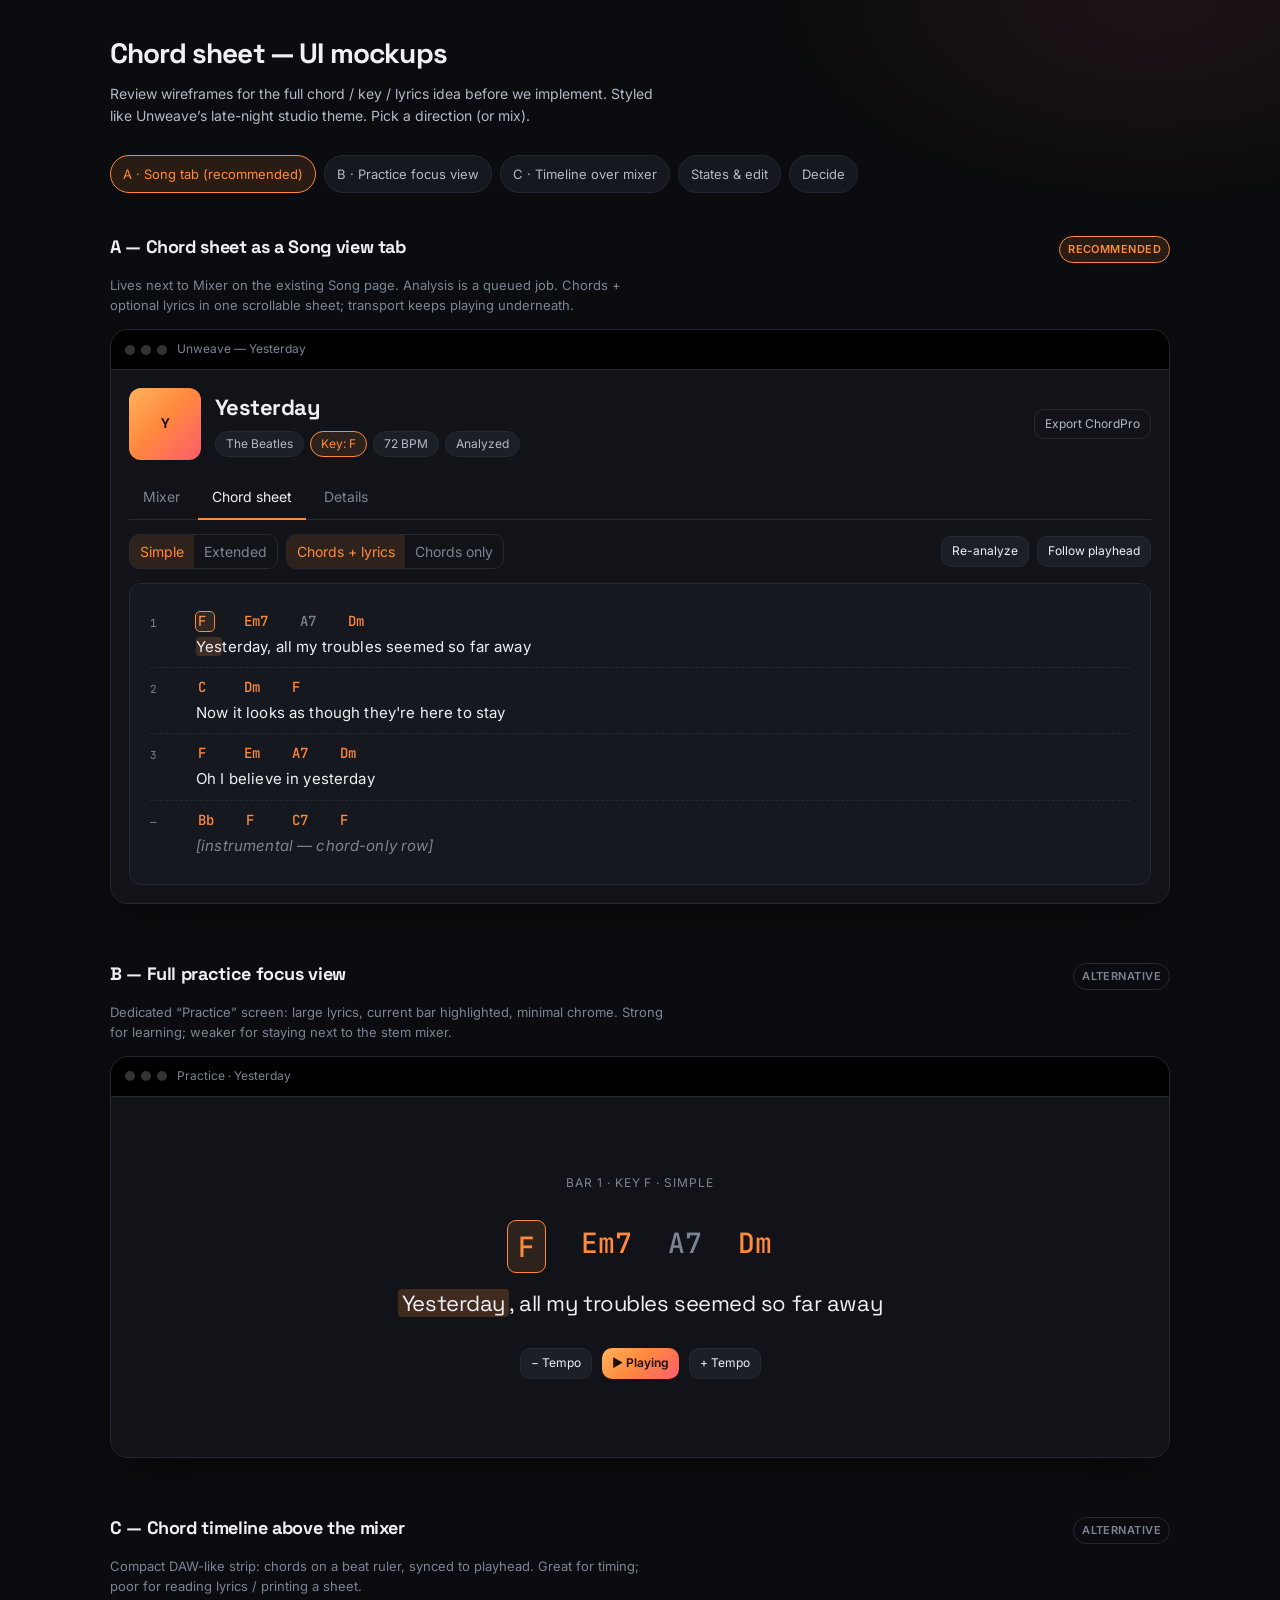
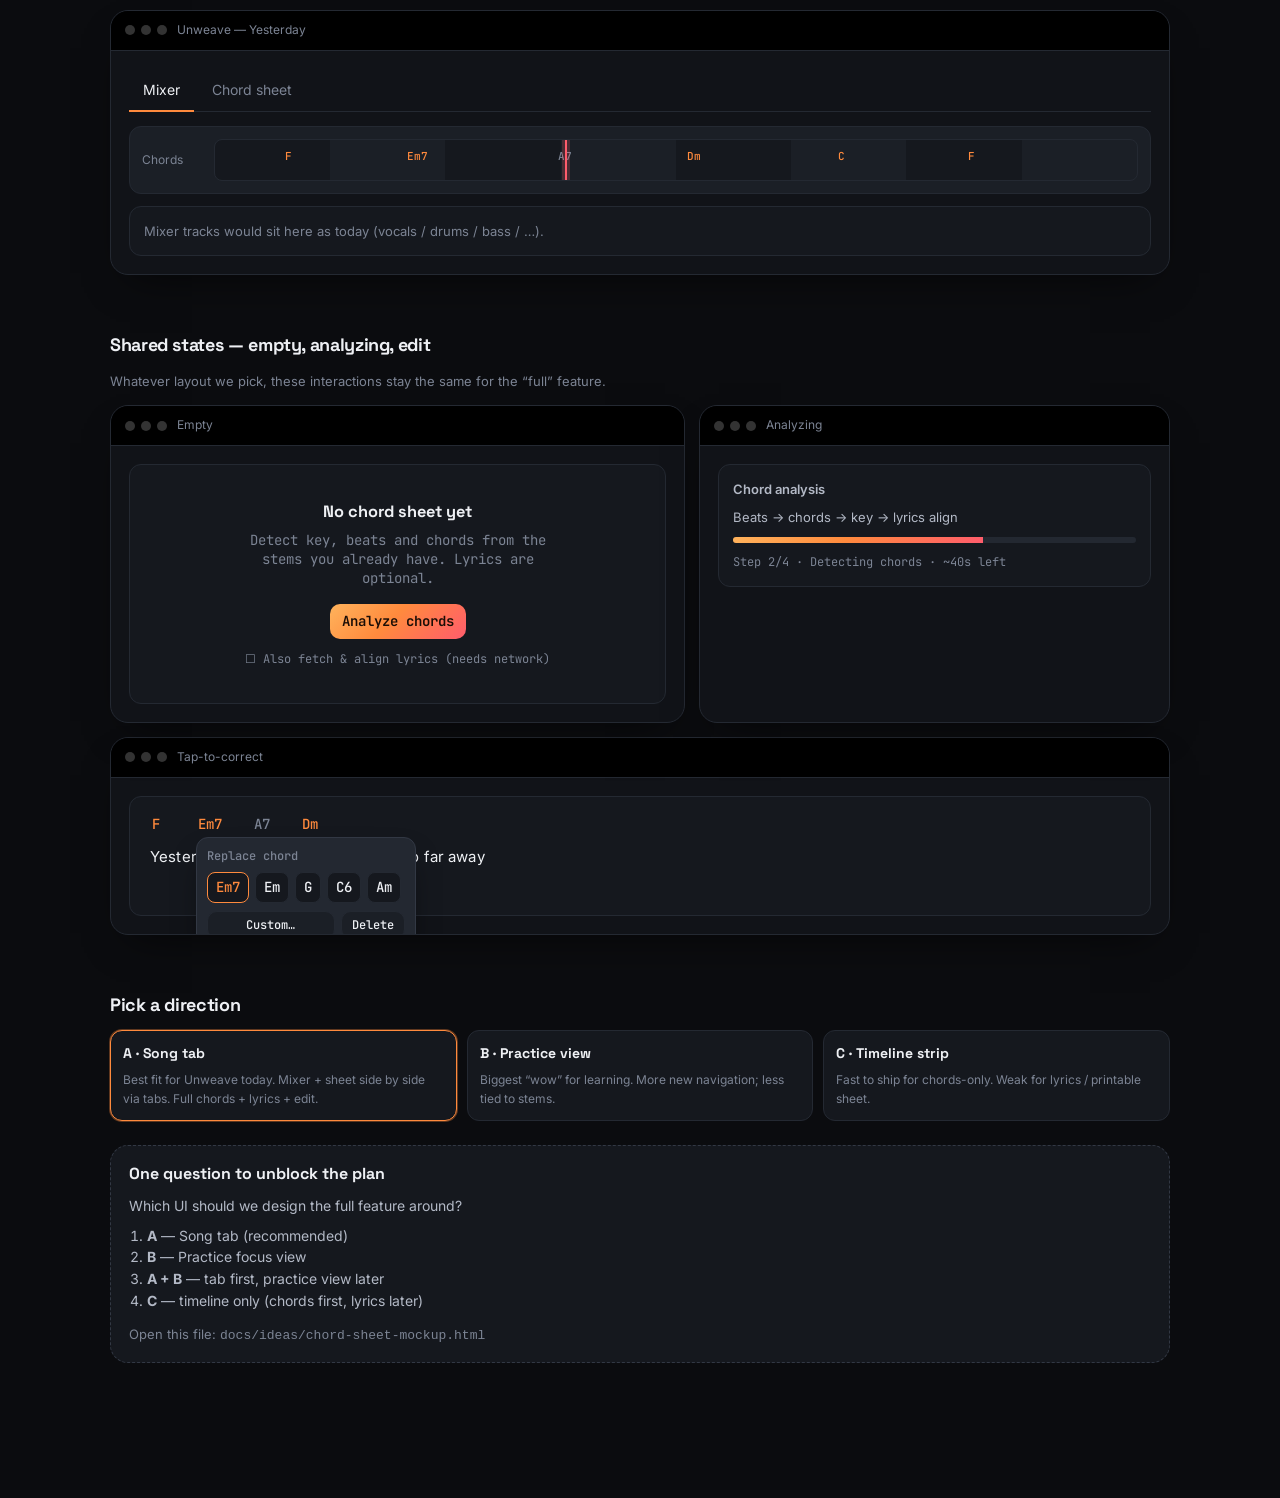
==== docs/ideas/chord-sheet-mockup.html @ 84a88d49 "Add Song-tab chord sheet analysis over existing stems. Queued beat/chord/key job with editable sheet" ====
<!DOCTYPE html>
<html lang="en" data-theme="dark">
<head>
  <meta charset="utf-8" />
  <meta name="viewport" content="width=device-width, initial-scale=1" />
  <title>Unweave — Chord sheet UI mockups</title>
  <link rel="preconnect" href="https://fonts.googleapis.com" />
  <link rel="preconnect" href="https://fonts.gstatic.com" crossorigin />
  <link href="https://fonts.googleapis.com/css2?family=Inter:wght@400;500;600&family=JetBrains+Mono:wght@400;500&family=Space+Grotesk:wght@500;700&display=swap" rel="stylesheet" />
  <style>
    :root {
      --bg: #0b0c0f;
      --bg-raised: #111318;
      --surface: #15181e;
      --surface-2: #1b1f26;
      --surface-3: #232831;
      --line: #242932;
      --line-strong: #323844;
      --text: #eef0f4;
      --text-2: #b3b9c6;
      --text-3: #7c8494;
      --accent: #ff8a3d;
      --accent-2: #ff5c6c;
      --accent-soft: rgba(255, 138, 61, 0.12);
      --accent-ring: rgba(255, 138, 61, 0.35);
      --accent-grad: linear-gradient(135deg, #ffb35c 0%, #ff8a3d 45%, #ff5c6c 100%);
      --on-accent: #1a0d06;
      --success: #4fe0a8;
      --warning: #ffd166;
      --radius: 12px;
      --radius-lg: 18px;
      --font: 'Inter', system-ui, sans-serif;
      --font-display: 'Space Grotesk', 'Inter', sans-serif;
      --font-mono: 'JetBrains Mono', ui-monospace, monospace;
    }
    * { box-sizing: border-box; }
    body {
      margin: 0;
      font: 14px/1.55 var(--font);
      color: var(--text);
      background:
        radial-gradient(900px 420px at 12% -10%, rgba(255,138,61,.14), transparent 60%),
        radial-gradient(700px 380px at 90% 0%, rgba(255,92,108,.08), transparent 55%),
        var(--bg);
      min-height: 100vh;
    }
    .page { max-width: 1100px; margin: 0 auto; padding: 32px 20px 80px; }
    h1 {
      font-family: var(--font-display);
      font-size: 28px;
      letter-spacing: -.03em;
      margin: 0 0 8px;
    }
    .lede { color: var(--text-2); max-width: 62ch; margin: 0 0 28px; }
    .toc {
      display: flex; flex-wrap: wrap; gap: 8px;
      margin-bottom: 40px;
    }
    .toc a {
      text-decoration: none;
      color: var(--text-2);
      border: 1px solid var(--line);
      background: var(--surface);
      padding: 8px 12px;
      border-radius: 999px;
      font-size: 13px;
    }
    .toc a:hover { border-color: var(--accent); color: var(--accent); }
    .toc a.rec { border-color: var(--accent); color: var(--accent); background: var(--accent-soft); }
    section.mock {
      margin-bottom: 56px;
      scroll-margin-top: 24px;
    }
    .mock-head {
      display: flex; align-items: baseline; justify-content: space-between;
      gap: 16px; flex-wrap: wrap; margin-bottom: 12px;
    }
    .mock-head h2 {
      font-family: var(--font-display);
      font-size: 18px;
      margin: 0;
      letter-spacing: -.02em;
    }
    .badge {
      font-size: 11px; font-weight: 600; letter-spacing: .04em; text-transform: uppercase;
      padding: 4px 8px; border-radius: 999px;
      border: 1px solid var(--line); color: var(--text-3);
    }
    .badge.rec { border-color: var(--accent); color: var(--accent); background: var(--accent-soft); }
    .note { color: var(--text-3); font-size: 13px; margin: 0 0 14px; max-width: 70ch; }
    .frame {
      border: 1px solid var(--line);
      border-radius: var(--radius-lg);
      background: var(--bg-raised);
      overflow: hidden;
      box-shadow: 0 18px 40px -20px rgba(0,0,0,.7);
    }
    .chrome {
      display: flex; align-items: center; gap: 10px;
      padding: 10px 14px;
      background: #000;
      border-bottom: 1px solid var(--line);
      color: var(--text-3);
      font-size: 12px;
    }
    .chrome i { width: 10px; height: 10px; border-radius: 50%; background: #333; display: inline-block; }
    .chrome .dots { display: flex; gap: 6px; }
    .body { padding: 18px; }
    .song-top {
      display: grid;
      grid-template-columns: 72px 1fr auto;
      gap: 14px;
      align-items: center;
      margin-bottom: 16px;
    }
    .cover {
      width: 72px; height: 72px; border-radius: 12px;
      background: var(--accent-grad);
      display: grid; place-items: center;
      color: var(--on-accent); font-weight: 700; font-family: var(--font-display);
    }
    .song-title { font-family: var(--font-display); font-size: 22px; font-weight: 700; letter-spacing: -.025em; margin: 0; }
    .meta { display: flex; flex-wrap: wrap; gap: 6px; margin-top: 6px; }
    .chip {
      font-size: 12px; padding: 3px 10px; border-radius: 20px;
      background: var(--surface-2); border: 1px solid var(--line); color: var(--text-2);
    }
    .chip.key { color: var(--accent); border-color: var(--accent); background: var(--accent-soft); }
    .btn {
      appearance: none; border: 1px solid var(--line); background: var(--surface-2);
      color: var(--text); border-radius: 10px; padding: 8px 12px; font: inherit; cursor: pointer;
    }
    .btn.primary {
      border: none; color: var(--on-accent); font-weight: 600;
      background: var(--accent-grad);
    }
    .btn.ghost { background: transparent; color: var(--text-2); }
    .btn.sm { padding: 5px 10px; font-size: 12px; }
    .tabs { display: flex; gap: 4px; border-bottom: 1px solid var(--line); margin-bottom: 14px; }
    .tab {
      padding: 10px 14px; color: var(--text-3); cursor: pointer; border-bottom: 2px solid transparent;
      margin-bottom: -1px;
    }
    .tab.on { color: var(--text); border-color: var(--accent); }
    .toolbar {
      display: flex; flex-wrap: wrap; gap: 8px; align-items: center;
      margin-bottom: 14px;
    }
    .toolbar .grow { flex: 1; }
    .seg {
      display: inline-flex; border: 1px solid var(--line); border-radius: 10px; overflow: hidden;
    }
    .seg button {
      border: 0; background: transparent; color: var(--text-3);
      padding: 6px 10px; font: inherit; cursor: pointer;
    }
    .seg button.on { background: var(--accent-soft); color: var(--accent); }
    .sheet {
      background: var(--surface);
      border: 1px solid var(--line);
      border-radius: var(--radius);
      padding: 18px 20px;
      font-family: var(--font-mono);
      line-height: 1.35;
    }
    .measure {
      display: grid;
      grid-template-columns: 36px 1fr;
      gap: 10px;
      padding: 10px 0;
      border-bottom: 1px dashed var(--line);
    }
    .measure:last-child { border-bottom: 0; }
    .bar-no { color: var(--text-3); font-size: 11px; padding-top: 4px; }
    .chords { display: flex; flex-wrap: wrap; gap: 18px 28px; margin-bottom: 6px; }
    .chord {
      position: relative;
      min-width: 2.2ch;
      font-weight: 500;
      color: var(--accent);
      cursor: pointer;
      border-radius: 4px;
      padding: 0 2px;
    }
    .chord:hover { background: var(--accent-soft); }
    .chord.low { color: var(--text-3); }
    .chord.active {
      outline: 1px solid var(--accent);
      background: var(--accent-soft);
    }
    .lyrics {
      color: var(--text);
      font-family: var(--font);
      font-size: 15px;
      letter-spacing: .01em;
    }
    .lyrics .word.on { background: rgba(255,138,61,.18); border-radius: 3px; }
    .empty {
      text-align: center; padding: 36px 20px; color: var(--text-2);
    }
    .empty h3 { font-family: var(--font-display); margin: 0 0 8px; color: var(--text); }
    .empty p { margin: 0 auto 16px; max-width: 42ch; color: var(--text-3); }
    .popover {
      position: absolute; z-index: 2; top: 120%; left: 0;
      width: 220px; padding: 10px;
      background: var(--surface-3); border: 1px solid var(--line-strong);
      border-radius: 12px; box-shadow: 0 16px 32px -12px rgba(0,0,0,.7);
    }
    .popover strong { display: block; font-size: 12px; color: var(--text-3); margin-bottom: 8px; font-weight: 500; }
    .alts { display: flex; flex-wrap: wrap; gap: 6px; }
    .alts button {
      border: 1px solid var(--line); background: var(--surface); color: var(--text);
      border-radius: 8px; padding: 5px 8px; font: inherit; cursor: pointer;
    }
    .alts button.pick { border-color: var(--accent); color: var(--accent); }
    .timeline {
      display: grid; grid-template-columns: 64px 1fr; gap: 8px; align-items: center;
      margin-top: 12px; padding: 12px; border: 1px solid var(--line); border-radius: var(--radius);
      background: var(--surface-2);
    }
    .ruler {
      position: relative; height: 42px; border-radius: 8px;
      background: linear-gradient(90deg, var(--surface) 0 12.5%, transparent 12.5% 25%, var(--surface) 25% 37.5%, transparent 37.5% 50%, var(--surface) 50% 62.5%, transparent 62.5% 75%, var(--surface) 75% 87.5%, transparent 87.5%);
      border: 1px solid var(--line);
      overflow: hidden;
    }
    .ruler .c {
      position: absolute; top: 8px; transform: translateX(-50%);
      font-family: var(--font-mono); font-size: 11px; color: var(--accent); font-weight: 500;
    }
    .playhead {
      position: absolute; top: 0; bottom: 0; width: 2px; background: var(--accent-2);
      left: 38%; box-shadow: 0 0 0 3px rgba(255,92,108,.2);
    }
    .split {
      display: grid; grid-template-columns: 1.1fr .9fr; gap: 14px;
    }
    @media (max-width: 820px) { .split { grid-template-columns: 1fr; } }
    .card {
      border: 1px solid var(--line); border-radius: var(--radius);
      background: var(--surface); padding: 14px;
    }
    .card h4 { margin: 0 0 8px; font-size: 13px; color: var(--text-2); font-weight: 600; }
    .progress {
      height: 6px; border-radius: 999px; background: var(--surface-3); overflow: hidden; margin: 10px 0;
    }
    .progress i { display: block; height: 100%; width: 62%; background: var(--accent-grad); }
    .compare {
      display: grid; grid-template-columns: 1fr 1fr 1fr; gap: 10px; margin-top: 10px;
    }
    @media (max-width: 900px) { .compare { grid-template-columns: 1fr; } }
    .opt {
      border: 1px solid var(--line); border-radius: var(--radius); padding: 12px; background: var(--surface);
    }
    .opt.rec { border-color: var(--accent); box-shadow: 0 0 0 1px var(--accent-ring); }
    .opt h3 { margin: 0 0 6px; font-size: 14px; font-family: var(--font-display); }
    .opt p { margin: 0; color: var(--text-3); font-size: 12px; }
    .footer-ask {
      margin-top: 24px; padding: 16px 18px; border-radius: var(--radius-lg);
      border: 1px dashed var(--line-strong); background: var(--surface);
    }
    .footer-ask h2 { margin: 0 0 8px; font-size: 16px; font-family: var(--font-display); }
    .footer-ask ol { margin: 0; padding-left: 18px; color: var(--text-2); }
  </style>
</head>
<body>
  <div class="page">
    <h1>Chord sheet — UI mockups</h1>
    <p class="lede">
      Review wireframes for the full chord / key / lyrics idea before we implement.
      Styled like Unweave’s late-night studio theme. Pick a direction (or mix).
    </p>

    <nav class="toc">
      <a class="rec" href="#a">A · Song tab (recommended)</a>
      <a href="#b">B · Practice focus view</a>
      <a href="#c">C · Timeline over mixer</a>
      <a href="#states">States &amp; edit</a>
      <a href="#ask">Decide</a>
    </nav>

    <!-- ========== APPROACH A ========== -->
    <section class="mock" id="a">
      <div class="mock-head">
        <h2>A — Chord sheet as a Song view tab</h2>
        <span class="badge rec">Recommended</span>
      </div>
      <p class="note">
        Lives next to Mixer on the existing Song page. Analysis is a queued job.
        Chords + optional lyrics in one scrollable sheet; transport keeps playing underneath.
      </p>
      <div class="frame">
        <div class="chrome"><span class="dots"><i></i><i></i><i></i></span> Unweave — Yesterday</div>
        <div class="body">
          <div class="song-top">
            <div class="cover">Y</div>
            <div>
              <h3 class="song-title">Yesterday</h3>
              <div class="meta">
                <span class="chip">The Beatles</span>
                <span class="chip key">Key: F</span>
                <span class="chip">72 BPM</span>
                <span class="chip">Analyzed</span>
              </div>
            </div>
            <button class="btn ghost sm">Export ChordPro</button>
          </div>

          <div class="tabs">
            <div class="tab">Mixer</div>
            <div class="tab on">Chord sheet</div>
            <div class="tab">Details</div>
          </div>

          <div class="toolbar">
            <div class="seg">
              <button class="on">Simple</button>
              <button>Extended</button>
            </div>
            <div class="seg">
              <button class="on">Chords + lyrics</button>
              <button>Chords only</button>
            </div>
            <span class="grow"></span>
            <button class="btn sm">Re-analyze</button>
            <button class="btn sm">Follow playhead</button>
          </div>

          <div class="sheet">
            <div class="measure">
              <div class="bar-no">1</div>
              <div>
                <div class="chords">
                  <span class="chord active">F</span>
                  <span class="chord">Em7</span>
                  <span class="chord low" title="low confidence">A7</span>
                  <span class="chord">Dm</span>
                </div>
                <div class="lyrics"><span class="word on">Yes</span>terday, all my troubles seemed so far away</div>
              </div>
            </div>
            <div class="measure">
              <div class="bar-no">2</div>
              <div>
                <div class="chords">
                  <span class="chord">C</span>
                  <span class="chord">Dm</span>
                  <span class="chord">F</span>
                </div>
                <div class="lyrics">Now it looks as though they're here to stay</div>
              </div>
            </div>
            <div class="measure">
              <div class="bar-no">3</div>
              <div>
                <div class="chords">
                  <span class="chord">F</span>
                  <span class="chord">Em</span>
                  <span class="chord">A7</span>
                  <span class="chord">Dm</span>
                </div>
                <div class="lyrics">Oh I believe in yesterday</div>
              </div>
            </div>
            <div class="measure">
              <div class="bar-no">—</div>
              <div>
                <div class="chords">
                  <span class="chord">Bb</span>
                  <span class="chord">F</span>
                  <span class="chord">C7</span>
                  <span class="chord">F</span>
                </div>
                <div class="lyrics" style="color:var(--text-3);font-style:italic">[instrumental — chord-only row]</div>
              </div>
            </div>
          </div>
        </div>
      </div>
    </section>

    <!-- ========== APPROACH B ========== -->
    <section class="mock" id="b">
      <div class="mock-head">
        <h2>B — Full practice focus view</h2>
        <span class="badge">Alternative</span>
      </div>
      <p class="note">
        Dedicated “Practice” screen: large lyrics, current bar highlighted, minimal chrome.
        Strong for learning; weaker for staying next to the stem mixer.
      </p>
      <div class="frame">
        <div class="chrome"><span class="dots"><i></i><i></i><i></i></span> Practice · Yesterday</div>
        <div class="body" style="min-height:360px;display:flex;flex-direction:column;justify-content:center;gap:28px;">
          <div style="text-align:center;color:var(--text-3);font-size:12px;letter-spacing:.08em;text-transform:uppercase;">Bar 1 · Key F · Simple</div>
          <div style="text-align:center;">
            <div style="display:flex;justify-content:center;gap:36px;font-family:var(--font-mono);font-size:28px;color:var(--accent);font-weight:500;margin-bottom:14px;">
              <span style="outline:1px solid var(--accent);background:var(--accent-soft);border-radius:8px;padding:4px 10px;">F</span>
              <span>Em7</span><span style="color:var(--text-3)">A7</span><span>Dm</span>
            </div>
            <div style="font-size:22px;font-family:var(--font-display);letter-spacing:-.02em;">
              <span style="background:rgba(255,138,61,.2);border-radius:4px;padding:0 4px;">Yesterday</span>,
              all my troubles seemed so far away
            </div>
          </div>
          <div style="display:flex;justify-content:center;gap:10px;">
            <button class="btn sm">− Tempo</button>
            <button class="btn primary sm">▶ Playing</button>
            <button class="btn sm">+ Tempo</button>
          </div>
        </div>
      </div>
    </section>

    <!-- ========== APPROACH C ========== -->
    <section class="mock" id="c">
      <div class="mock-head">
        <h2>C — Chord timeline above the mixer</h2>
        <span class="badge">Alternative</span>
      </div>
      <p class="note">
        Compact DAW-like strip: chords on a beat ruler, synced to playhead.
        Great for timing; poor for reading lyrics / printing a sheet.
      </p>
      <div class="frame">
        <div class="chrome"><span class="dots"><i></i><i></i><i></i></span> Unweave — Yesterday</div>
        <div class="body">
          <div class="tabs">
            <div class="tab on">Mixer</div>
            <div class="tab">Chord sheet</div>
          </div>
          <div class="timeline">
            <div style="color:var(--text-3);font-size:12px;">Chords</div>
            <div class="ruler">
              <span class="c" style="left:8%">F</span>
              <span class="c" style="left:22%">Em7</span>
              <span class="c" style="left:38%;color:var(--text-3)">A7</span>
              <span class="c" style="left:52%">Dm</span>
              <span class="c" style="left:68%">C</span>
              <span class="c" style="left:82%">F</span>
              <div class="playhead"></div>
            </div>
          </div>
          <div class="card" style="margin-top:12px;color:var(--text-3);font-size:13px;">
            Mixer tracks would sit here as today (vocals / drums / bass / …).
          </div>
        </div>
      </div>
    </section>

    <!-- ========== STATES ========== -->
    <section class="mock" id="states">
      <div class="mock-head">
        <h2>Shared states — empty, analyzing, edit</h2>
      </div>
      <p class="note">Whatever layout we pick, these interactions stay the same for the “full” feature.</p>

      <div class="split">
        <div class="frame">
          <div class="chrome"><span class="dots"><i></i><i></i><i></i></span> Empty</div>
          <div class="body">
            <div class="sheet empty">
              <h3>No chord sheet yet</h3>
              <p>Detect key, beats and chords from the stems you already have. Lyrics are optional.</p>
              <button class="btn primary">Analyze chords</button>
              <div style="margin-top:12px;font-size:12px;color:var(--text-3);">
                ☐ Also fetch &amp; align lyrics (needs network)
              </div>
            </div>
          </div>
        </div>

        <div class="frame">
          <div class="chrome"><span class="dots"><i></i><i></i><i></i></span> Analyzing</div>
          <div class="body">
            <div class="card">
              <h4>Chord analysis</h4>
              <div style="font-size:13px;color:var(--text-2);">Beats → chords → key → lyrics align</div>
              <div class="progress"><i></i></div>
              <div style="font-family:var(--font-mono);font-size:12px;color:var(--text-3);">Step 2/4 · Detecting chords · ~40s left</div>
            </div>
          </div>
        </div>
      </div>

      <div class="frame" style="margin-top:14px;">
        <div class="chrome"><span class="dots"><i></i><i></i><i></i></span> Tap-to-correct</div>
        <div class="body">
          <div class="sheet" style="position:relative;min-height:120px;">
            <div class="chords" style="position:relative;display:inline-flex;gap:28px;">
              <span class="chord">F</span>
              <span class="chord" style="position:relative;">
                Em7
                <div class="popover">
                  <strong>Replace chord</strong>
                  <div class="alts">
                    <button class="pick">Em7</button>
                    <button>Em</button>
                    <button>G</button>
                    <button>C6</button>
                    <button>Am</button>
                  </div>
                  <div style="margin-top:8px;display:flex;gap:6px;">
                    <button class="btn sm" style="flex:1">Custom…</button>
                    <button class="btn sm">Delete</button>
                  </div>
                </div>
              </span>
              <span class="chord low">A7</span>
              <span class="chord">Dm</span>
            </div>
            <div class="lyrics" style="margin-top:8px;">Yesterday, all my troubles seemed so far away</div>
          </div>
        </div>
      </div>
    </section>

    <section class="mock" id="ask">
      <div class="mock-head"><h2>Pick a direction</h2></div>
      <div class="compare">
        <div class="opt rec">
          <h3>A · Song tab</h3>
          <p>Best fit for Unweave today. Mixer + sheet side by side via tabs. Full chords + lyrics + edit.</p>
        </div>
        <div class="opt">
          <h3>B · Practice view</h3>
          <p>Biggest “wow” for learning. More new navigation; less tied to stems.</p>
        </div>
        <div class="opt">
          <h3>C · Timeline strip</h3>
          <p>Fast to ship for chords-only. Weak for lyrics / printable sheet.</p>
        </div>
      </div>

      <div class="footer-ask">
        <h2>One question to unblock the plan</h2>
        <p style="margin:0 0 8px;color:var(--text-2);">Which UI should we design the full feature around?</p>
        <ol>
          <li><strong>A</strong> — Song tab (recommended)</li>
          <li><strong>B</strong> — Practice focus view</li>
          <li><strong>A + B</strong> — tab first, practice view later</li>
          <li><strong>C</strong> — timeline only (chords first, lyrics later)</li>
        </ol>
        <p style="margin:12px 0 0;color:var(--text-3);font-size:13px;">
          Open this file: <code>docs/ideas/chord-sheet-mockup.html</code>
        </p>
      </div>
    </section>
  </div>
</body>
</html>
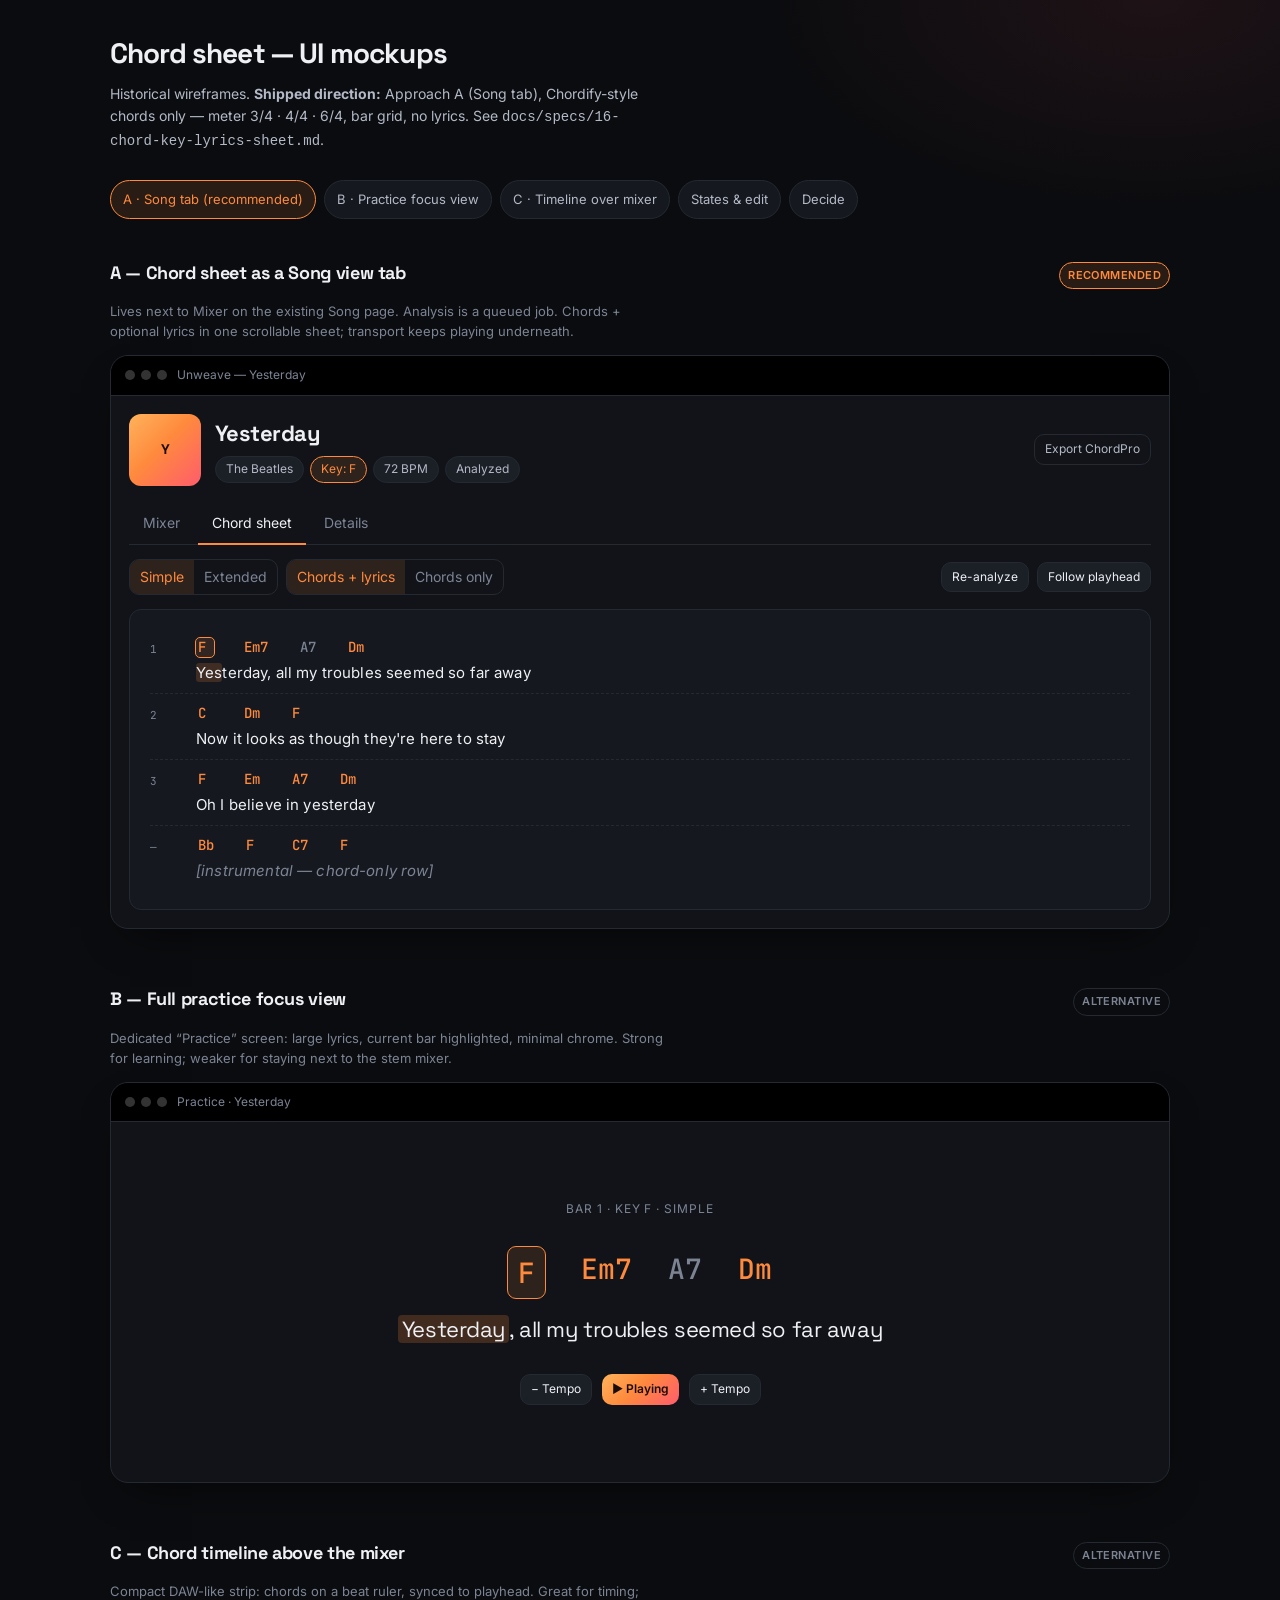
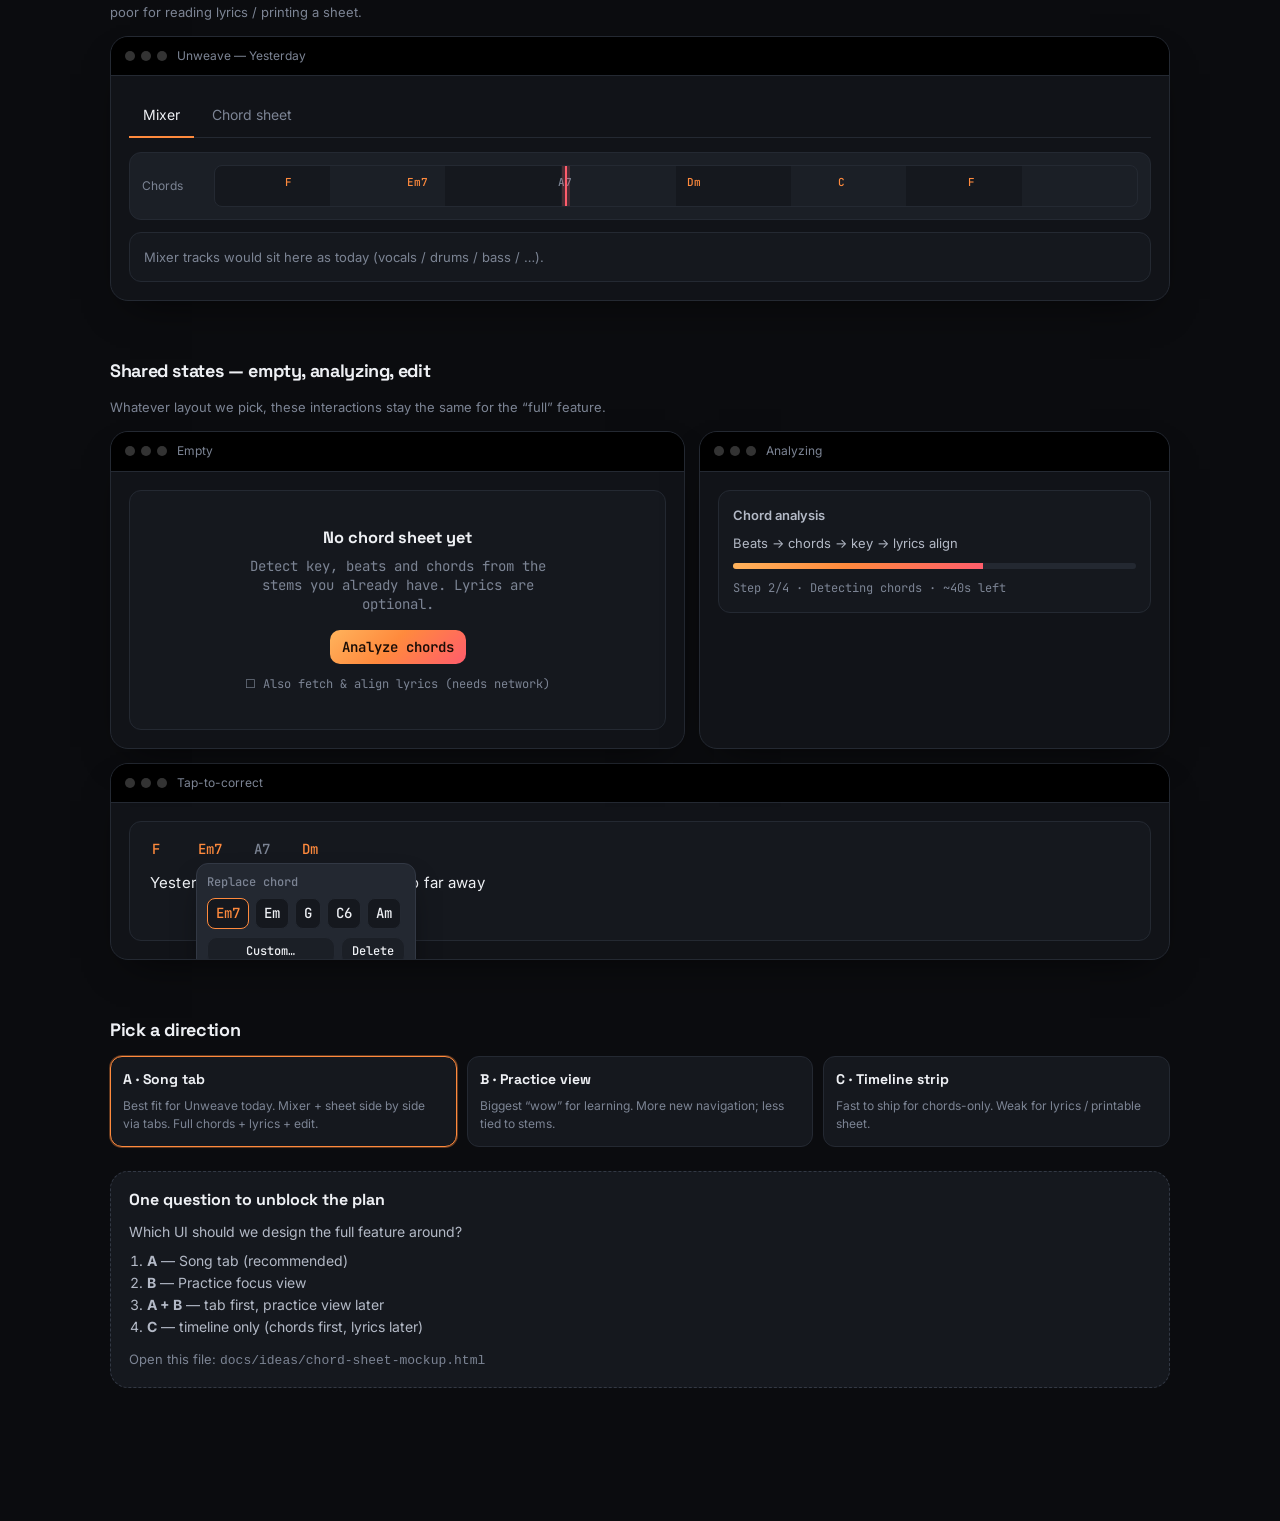
==== commit ea494e71: "Implement chord analysis with meter detection and UI updates - Introduced functions for detecting me" ====
--- a/docs/ideas/chord-sheet-mockup.html
+++ b/docs/ideas/chord-sheet-mockup.html
@@ -267,8 +267,9 @@
   <div class="page">
     <h1>Chord sheet — UI mockups</h1>
     <p class="lede">
-      Review wireframes for the full chord / key / lyrics idea before we implement.
-      Styled like Unweave’s late-night studio theme. Pick a direction (or mix).
+      Historical wireframes. <strong>Shipped direction:</strong> Approach A (Song tab),
+      Chordify-style chords only — meter 3/4 · 4/4 · 6/4, bar grid, no lyrics.
+      See <code>docs/specs/16-chord-key-lyrics-sheet.md</code>.
     </p>
 
     <nav class="toc">
